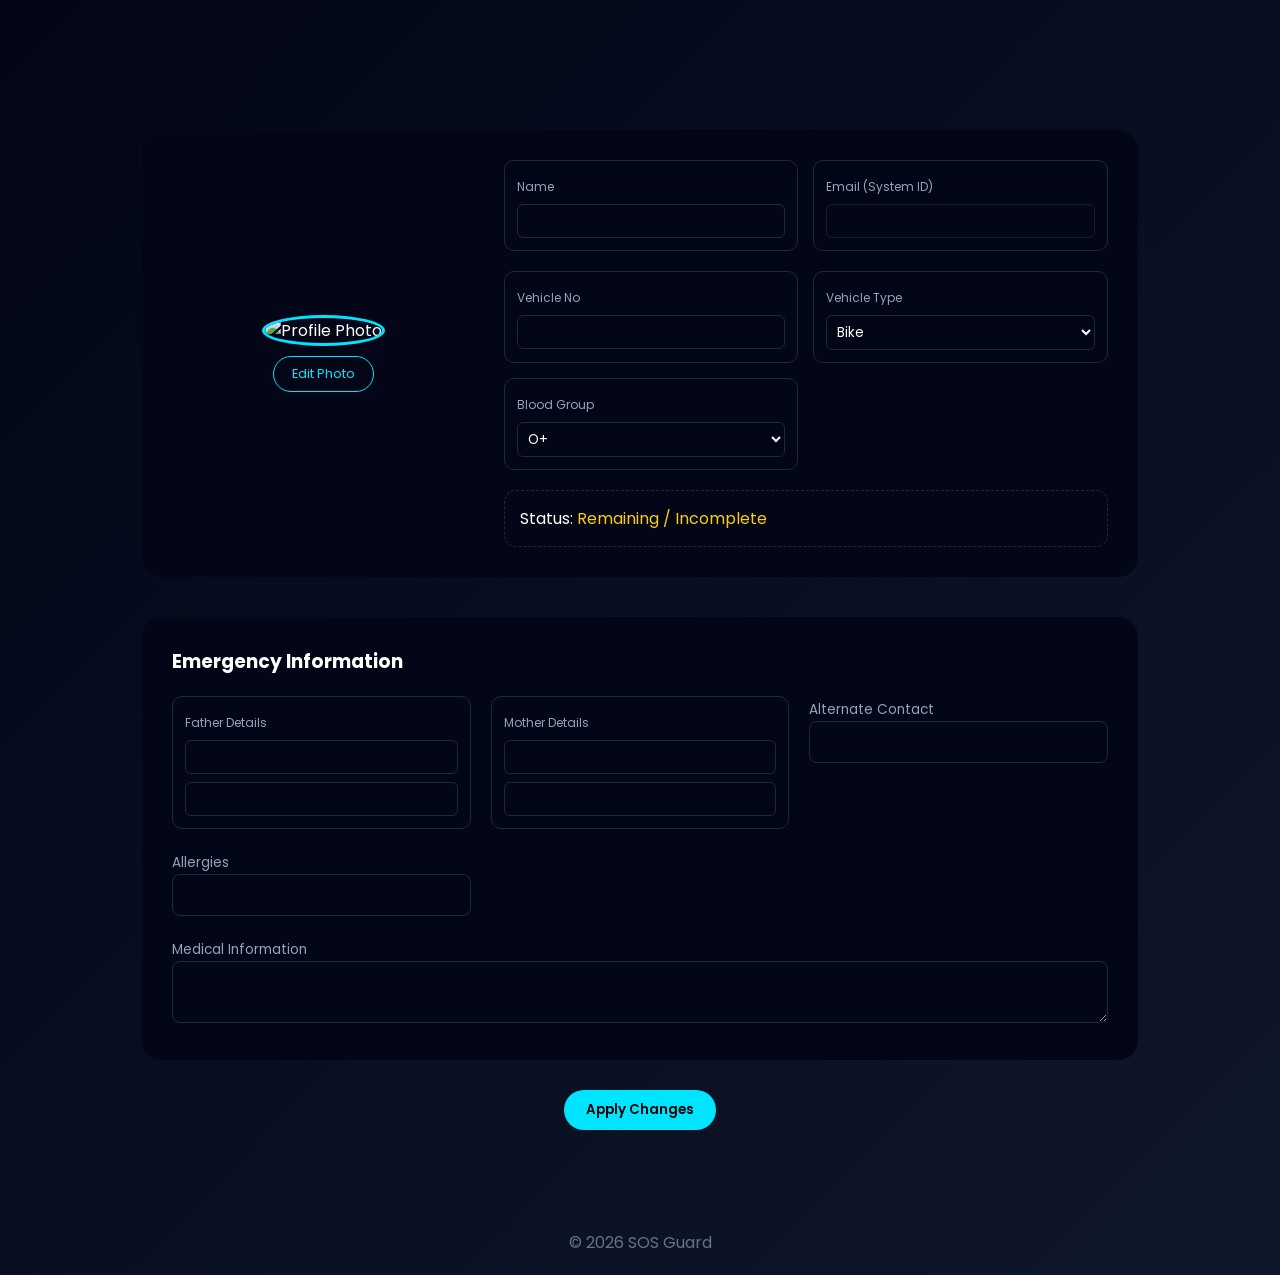
==== profile.html @ 7c73b963 "Add files via upload" ====
<!DOCTYPE html>
<html lang="en">
<head>
<meta charset="UTF-8">
<title>User Profile | SOS Guard</title>
<meta name="viewport" content="width=device-width, initial-scale=1.0">

<link href="https://fonts.googleapis.com/css2?family=Poppins:wght@300;400;600;700&display=swap" rel="stylesheet">
<link rel="stylesheet" href="navbar.css">

<style>
:root{
  --accent:#00e5ff;--bg1:#020617;--bg2:#0f172a;
  --safe:#22c55e;--warn:#facc15;--muted:#94a3b8;
}
*{margin:0;padding:0;box-sizing:border-box;font-family:Poppins}
body{min-height:100vh;background:linear-gradient(135deg,var(--bg1),var(--bg2));color:#fff;padding-top:90px}
.container{padding:40px 8%;max-width:1200px;margin:auto}

.profile-card{background:#020617;border-radius:20px;padding:30px;display:grid;grid-template-columns:1fr 2fr;gap:30px;margin-bottom:40px;align-items:center}
.profile-left{text-align:center}
.avatar{width:150px;height:150px;border-radius:50%;object-fit:cover;border:3px solid var(--accent)}
.edit-photo{display:inline-block;margin-top:10px;padding:8px 18px;border-radius:20px;border:1px solid var(--accent);color:var(--accent);cursor:pointer;font-size:.8rem}

.info-grid{display:grid;grid-template-columns:repeat(auto-fit,minmax(220px,1fr));gap:15px;margin-top:20px}
.info-item{border:1px solid #1e293b;padding:12px;border-radius:10px}
.info-item span{font-size:.75rem;color:var(--muted)}
.info-item input,.info-item select{width:100%;margin-top:6px;padding:6px;border-radius:6px;background:#020617;color:#fff;border:1px solid #1e293b}
#userEmail{opacity:.7;cursor:not-allowed}

.status-card{margin-top:20px;padding:15px;border:1px dashed #1e293b;border-radius:12px}
.status-remaining,.status-partial{color:var(--warn)}
.status-complete{color:var(--safe)}

.btn{padding:10px 22px;border-radius:30px;border:none;cursor:pointer;font-weight:600;background:var(--accent);color:#000}
.apply-msg{margin-top:8px;display:none;text-align:center}

.emergency-form{background:#020617;border-radius:20px;padding:30px}
.form-grid{display:grid;grid-template-columns:repeat(auto-fit,minmax(240px,1fr));gap:20px;margin-top:20px}
.field label{font-size:.85rem;color:var(--muted)}
.field input,.field textarea{width:100%;padding:10px;border-radius:8px;border:1px solid #1e293b;background:#020617;color:#fff}

footer{text-align:center;padding:20px;color:#64748b;margin-top:40px}
@media(max-width:900px){.profile-card{grid-template-columns:1fr}}
</style>
</head>

<body>

<!-- Navbar -->
<div id="navbar"></div>

<section class="container">
  <div class="profile-card">
    <div class="profile-left">
      <img src="images/default-avatar.png" id="profilePic" class="avatar" alt="Profile Photo">
      <br>
      <label class="edit-photo">
        Edit Photo <input type="file" id="photoInput" accept="image/*" hidden>
      </label>
    </div>

    <div class="profile-right">
      <div class="info-grid" style="margin-top:0">
        <div class="info-item"><span>Name</span><input id="userName"></div>
        <div class="info-item"><span>Email (System ID)</span><input id="userEmail" readonly></div>
      </div>

      <div class="info-grid">
        <div class="info-item"><span>Vehicle No</span><input id="vehicleNo"></div>
        <div class="info-item"><span>Vehicle Type</span>
          <select id="vehicleType"><option>Bike</option><option>Car</option><option>Auto</option></select>
        </div>
        <div class="info-item"><span>Blood Group</span>
          <select id="bloodGroup"><option>O+</option><option>A+</option><option>B+</option><option>AB+</option></select>
        </div>
      </div>

      <div class="status-card">Status: <span id="emergencyStatus" class="status-remaining">Remaining / Incomplete</span></div>
    </div>
  </div>

  <div class="emergency-form">
    <h3>Emergency Information</h3>
    <div class="form-grid">
      <div class="info-item"><span>Father Details</span><input id="fName"><input id="fMobile" style="margin-top:8px"></div>
      <div class="info-item"><span>Mother Details</span><input id="mName"><input id="mMobile" style="margin-top:8px"></div>
      <div class="field"><label>Alternate Contact</label><input id="altContact"></div>
      <div class="field"><label>Allergies</label><input id="allergies"></div>
      <div class="field" style="grid-column:1/-1"><label>Medical Information</label><textarea id="medical"></textarea></div>
    </div>
  </div>

  <div style="margin-top:30px;text-align:center">
    <button class="btn" id="applyBtn">Apply Changes</button>
    <div class="apply-msg" id="applyMsg"></div>
  </div>
</section>

<footer>© 2026 SOS Guard</footer>

<script src="https://www.gstatic.com/firebasejs/8.10.0/firebase-app.js"></script>
<script src="https://www.gstatic.com/firebasejs/8.10.0/firebase-database.js"></script>
<script src="https://www.gstatic.com/firebasejs/8.10.0/firebase-auth.js"></script>

<script>
const firebaseConfig={apiKey:"AIzaSyB_dQqxZ0K943Z9bOoUYa89hXDrdNI3B5I",authDomain:"sos-iot-bf587.firebaseapp.com",databaseURL:"https://sos-iot-bf587-default-rtdb.firebaseio.com",projectId:"sos-iot-bf587"};
if(!firebase.apps.length) firebase.initializeApp(firebaseConfig);

const db=firebase.database(), auth=firebase.auth();
let photoBase64="", originalData={};

photoInput.onchange=()=>{
  const f=photoInput.files[0]; if(!f) return;
  const r=new FileReader();
  r.onload=()=>{ profilePic.src=r.result; photoBase64=r.result; const nav=document.getElementById("navProfilePic"); if(nav) nav.src=r.result; };
  r.readAsDataURL(f);
};

function updateStatus(){
  const fields=[fName,fMobile,mName,mMobile,altContact,allergies,medical].map(x=>x.value.trim());
  const filled=fields.filter(Boolean).length;
  if(filled===0){emergencyStatus.textContent="Remaining / Incomplete";emergencyStatus.className="status-remaining";return"Remaining";}
  if(filled<fields.length){emergencyStatus.textContent="Partially Completed";emergencyStatus.className="status-partial";return"Partial";}
  emergencyStatus.textContent="Completed";emergencyStatus.className="status-complete";return"Completed";
}

applyBtn.onclick=()=>{
  const u=auth.currentUser; if(!u) return alert("Not logged in");
  const key=u.email.replace(/\./g,"_");

  const current={
    name:userName.value,vehicleNo:vehicleNo.value,vehicleType:vehicleType.value,bloodGroup:bloodGroup.value,
    fName:fName.value,fMobile:fMobile.value,mName:mName.value,mMobile:mMobile.value,altContact:altContact.value,allergies:allergies.value,medical:medical.value,
    photo:photoBase64||""
  };

  const changed = Object.keys(current).some(k => (current[k]||"") !== (originalData[k]||""));
  if(!changed){
    applyMsg.textContent="ℹ️ No changes to save";
    applyMsg.style.color="#facc15";
    applyMsg.style.display="block";
    return setTimeout(()=>applyMsg.style.display="none",2500);
  }

  db.ref("userdetails/"+key).set({
    email:u.email,...current,emergencyStatus:updateStatus(),updatedAt:Date.now()
  }).then(()=>{
    applyMsg.textContent="✔ Changes applied successfully";
    applyMsg.style.color="#22c55e";
    applyMsg.style.display="block";
    originalData={...current};
    setTimeout(()=>applyMsg.style.display="none",3000);
  });
};

function fetchData(email){
  const key=email.replace(/\./g,"_");
  db.ref("userdetails/"+key).once("value",s=>{
    if(!s.exists()) return;
    const d=s.val();
    userName.value=d.name||""; vehicleNo.value=d.vehicleNo||""; vehicleType.value=d.vehicleType||""; bloodGroup.value=d.bloodGroup||"";
    fName.value=d.fName||""; fMobile.value=d.fMobile||""; mName.value=d.mName||""; mMobile.value=d.mMobile||""; altContact.value=d.altContact||""; allergies.value=d.allergies||""; medical.value=d.medical||"";
    if(d.photo){ profilePic.src=d.photo; photoBase64=d.photo; const nav=document.getElementById("navProfilePic"); if(nav) nav.src=d.photo; }
    else profilePic.src="images/default-avatar.png";
    updateStatus();
    originalData={name:d.name||"",vehicleNo:d.vehicleNo||"",vehicleType:d.vehicleType||"",bloodGroup:d.bloodGroup||"",fName:d.fName||"",fMobile:d.fMobile||"",mName:d.mName||"",mMobile:d.mMobile||"",altContact:d.altContact||"",allergies:d.allergies||"",medical:d.medical||"",photo:d.photo||""};
  });
}

auth.onAuthStateChanged(u=>{
  if(u){ userEmail.value=u.email; fetchData(u.email); }
  else window.location.href="login.html";
});

fetch("navbar.html").then(r=>r.text()).then(h=>document.getElementById("navbar").innerHTML=h);
</script>
<script src="navbar.js"></script>

</body>
</html>
---- navbar.css ----
@import url('https://fonts.googleapis.com/css2?family=Poppins:wght@300;400;600;700&display=swap');

/* Navbar Wrapper */
.sos-nav {
  position: fixed;
  top: 0;
  left: 0;
  width: 100%;
  z-index: 9999;
  background: rgba(2, 6, 23, 0.85);
  backdrop-filter: blur(10px);
  border-bottom: 1px solid rgba(255, 255, 255, 0.06);
}

/* Container */
.sos-nav .nav-container {
  max-width: 1200px;
  margin: 0 auto;
  padding: 14px 20px;
  display: flex;
  align-items: center;
  justify-content: space-between;
  font-family: 'Poppins', sans-serif;
}

/* Brand / Profile */
.sos-nav .brand {
  display: flex;
  align-items: center;
  gap: 10px;
  color: #00e5ff;
  font-weight: 700;
  letter-spacing: 1px;
}

/* Profile Image */
.profile-img {
  width: 40px;
  height: 40px;
  border-radius: 50%;
  object-fit: cover;
  border: 2px solid #00e5ff;
  box-shadow: 0 0 10px rgba(0, 229, 255, 0.6);
  transition: 0.2s ease;
}

.profile-img:hover {
  transform: scale(1.08);
  box-shadow: 0 0 16px rgba(0, 229, 255, 0.9);
}

/* Nav Links */
.sos-nav .nav-links {
  display: flex;
  align-items: center;
  gap: 24px;
}

.sos-nav .nav-item {
  color: #e5e7eb;
  font-weight: 500;
  font-size: 15px;
  position: relative;
  text-decoration: none;
  transition: 0.2s ease;
}

.sos-nav .nav-item:hover {
  color: #00e5ff;
}

.sos-nav .nav-item::after {
  content: "";
  position: absolute;
  left: 0;
  bottom: -6px;
  width: 0%;
  height: 2px;
  background: #00e5ff;
  transition: 0.2s ease;
}

.sos-nav .nav-item:hover::after {
  width: 100%;
}

.sos-nav .nav-item.emergency {
  color: #ff5c5c;
  font-weight: 600;
}

/* Mobile Toggle */
.sos-nav .menu-toggle {
  display: none;
  font-size: 26px;
  background: none;
  border: none;
  color: white;
  cursor: pointer;
}

/* Mobile Menu */
@media (max-width: 900px) {
  .sos-nav .nav-links {
    position: absolute;
    top: 64px;
    right: 16px;
    background: #020617;
    border: 1px solid rgba(0, 229, 255, 0.2);
    border-radius: 12px;
    padding: 16px 20px;
    flex-direction: column;
    gap: 16px;
    display: none;
    box-shadow: 0 10px 30px rgba(0, 229, 255, 0.15);
    min-width: 180px;
  }

  .sos-nav .nav-links.active {
    display: flex;
  }

  .sos-nav .menu-toggle {
    display: block;
  }
}
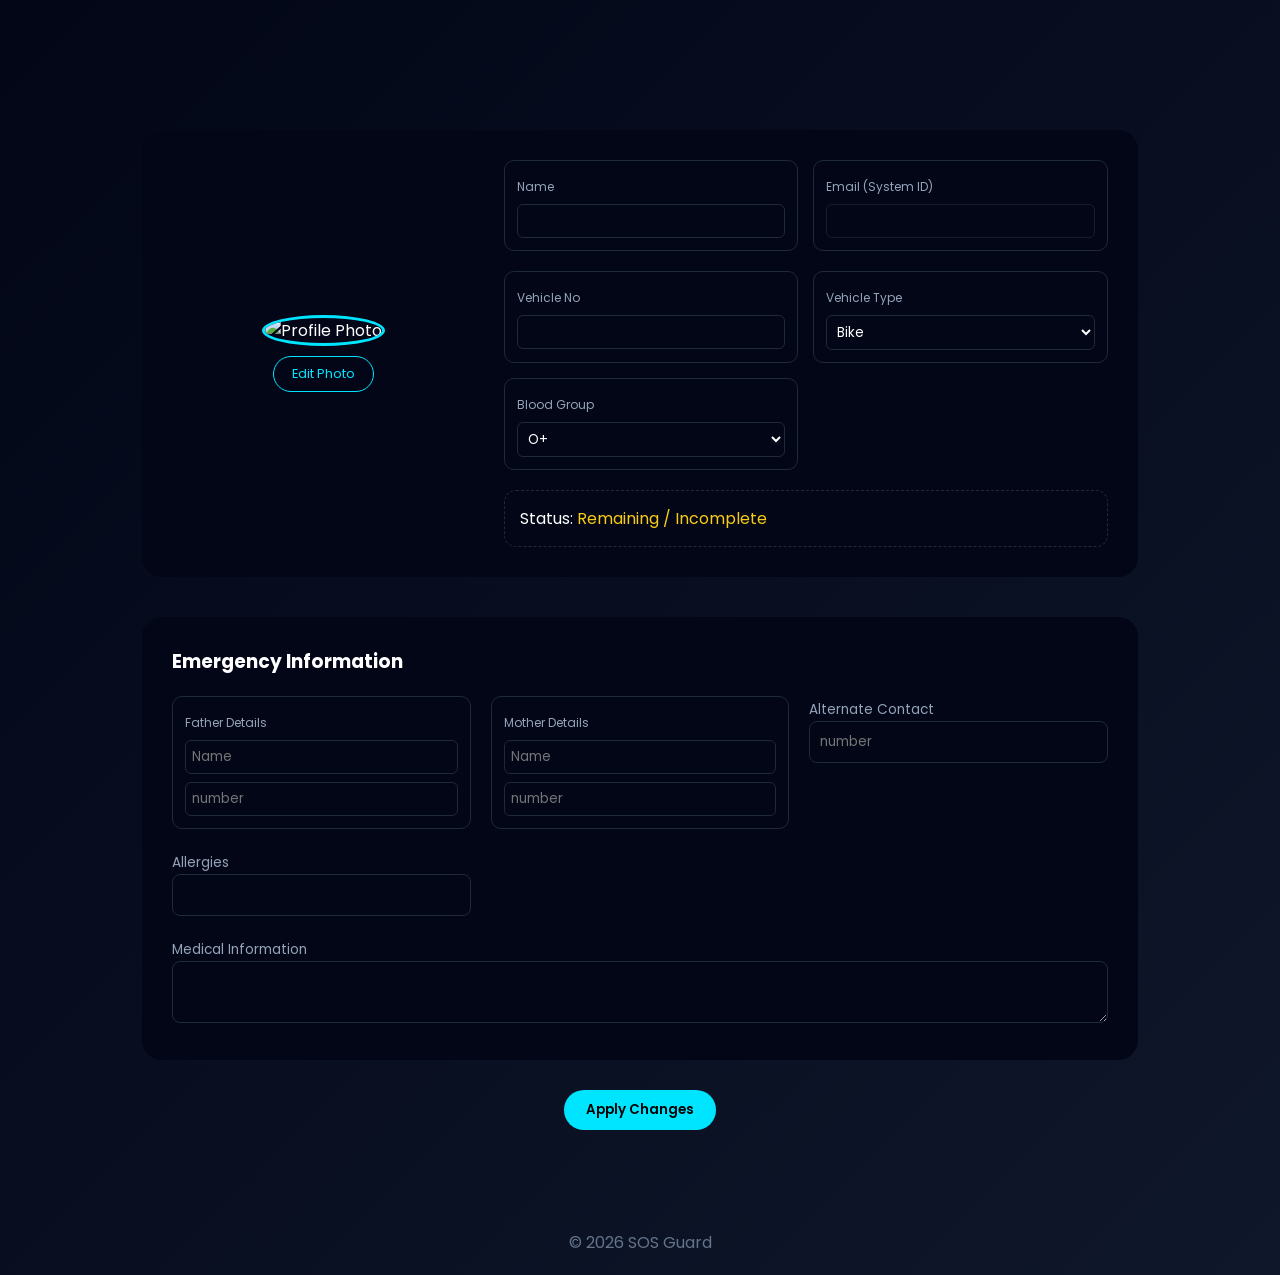
==== commit 0595b5e6: "Update profile.html" ====
--- a/profile.html
+++ b/profile.html
@@ -83,9 +83,9 @@
   <div class="emergency-form">
     <h3>Emergency Information</h3>
     <div class="form-grid">
-      <div class="info-item"><span>Father Details</span><input id="fName"><input id="fMobile" style="margin-top:8px"></div>
-      <div class="info-item"><span>Mother Details</span><input id="mName"><input id="mMobile" style="margin-top:8px"></div>
-      <div class="field"><label>Alternate Contact</label><input id="altContact"></div>
+      <div class="info-item"><span>Father Details</span><input id="fName" placeholder="Name"><input id="fMobile" style="margin-top:8px" placeholder="number"></div>
+      <div class="info-item"><span>Mother Details</span ><input id="mName" placeholder="Name"><input id="mMobile" style="margin-top:8px" placeholder="number"></div>
+      <div class="field"><label>Alternate Contact</label><input id="altContact" placeholder="number"></div>
       <div class="field"><label>Allergies</label><input id="allergies"></div>
       <div class="field" style="grid-column:1/-1"><label>Medical Information</label><textarea id="medical"></textarea></div>
     </div>
@@ -179,3 +179,4 @@
 
 </body>
 </html>
+
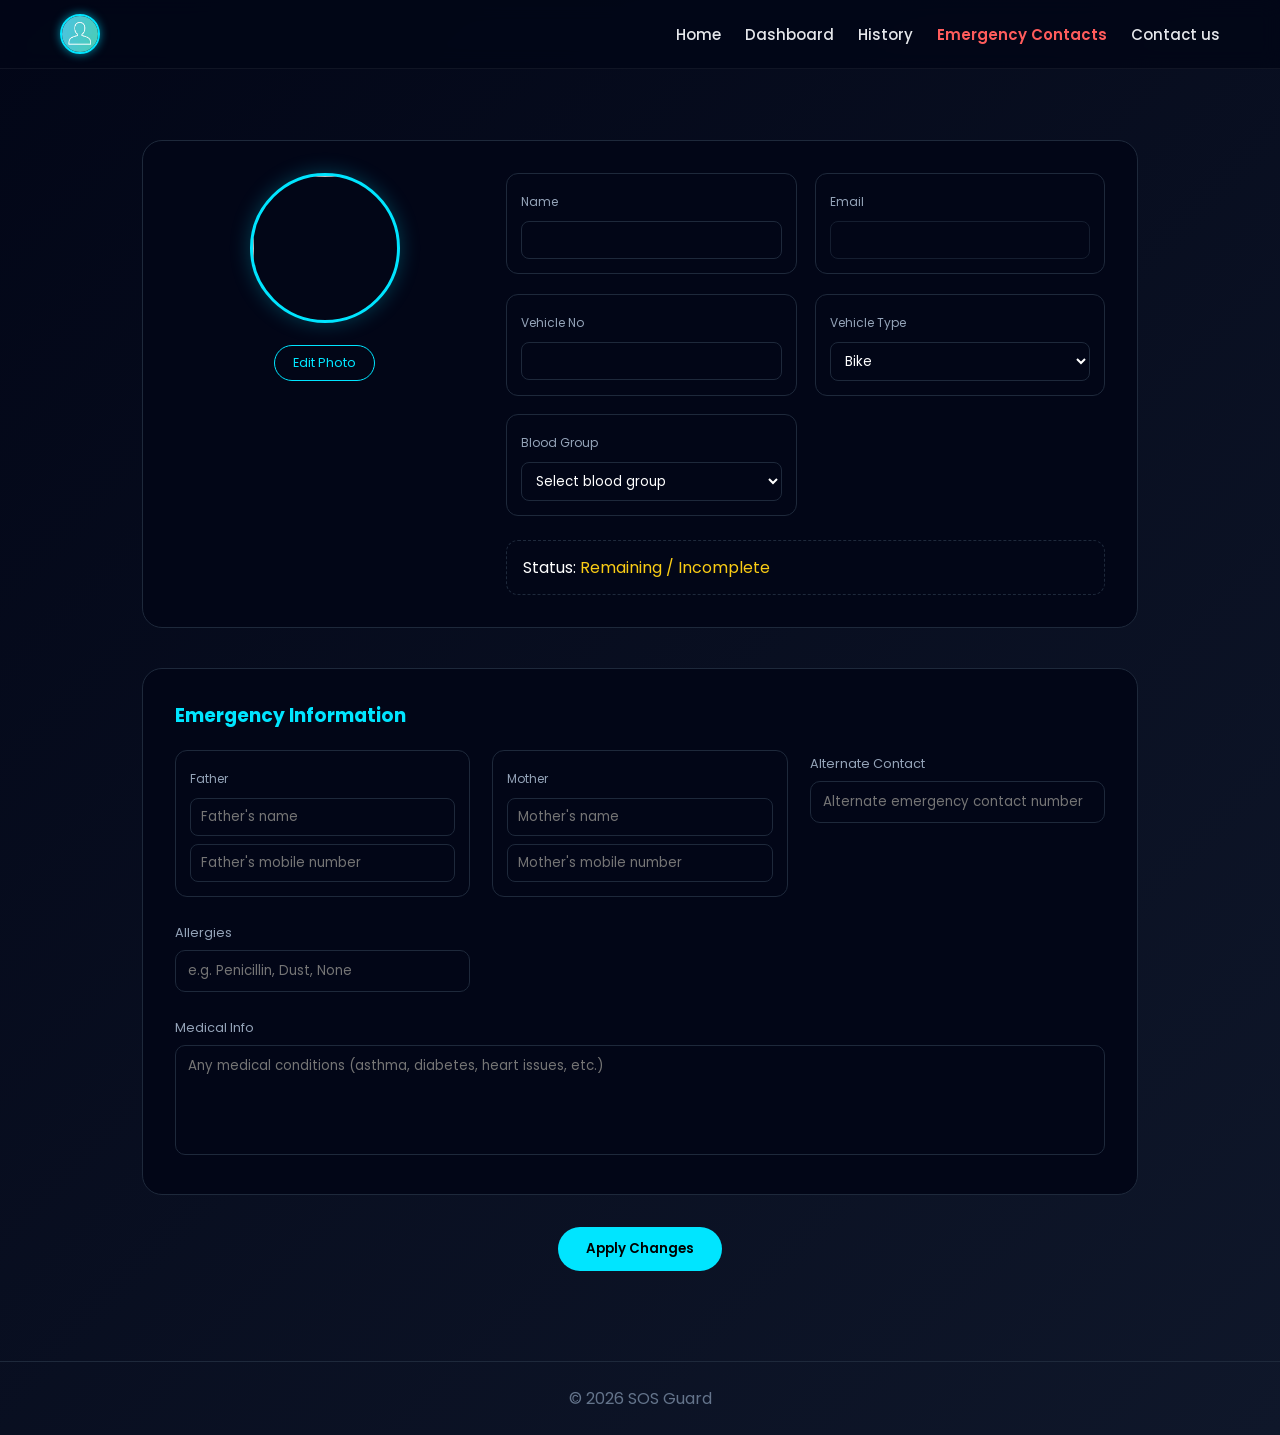
==== commit 97f47256: "Update profile.html" ====
--- a/profile.html
+++ b/profile.html
@@ -1,182 +1,285 @@
 <!DOCTYPE html>
 <html lang="en">
 <head>
-<meta charset="UTF-8">
+<meta charset="UTF-8" />
 <title>User Profile | SOS Guard</title>
-<meta name="viewport" content="width=device-width, initial-scale=1.0">
-
-<link href="https://fonts.googleapis.com/css2?family=Poppins:wght@300;400;600;700&display=swap" rel="stylesheet">
-<link rel="stylesheet" href="navbar.css">
+<meta name="viewport" content="width=device-width, initial-scale=1.0" />
+
+<link href="https://fonts.googleapis.com/css2?family=Poppins:wght@300;400;600;700&display=swap" rel="stylesheet" />
+<link rel="stylesheet" href="navbar.css" />
 
 <style>
 :root{
-  --accent:#00e5ff;--bg1:#020617;--bg2:#0f172a;
-  --safe:#22c55e;--warn:#facc15;--muted:#94a3b8;
-}
-*{margin:0;padding:0;box-sizing:border-box;font-family:Poppins}
-body{min-height:100vh;background:linear-gradient(135deg,var(--bg1),var(--bg2));color:#fff;padding-top:90px}
-.container{padding:40px 8%;max-width:1200px;margin:auto}
-
-.profile-card{background:#020617;border-radius:20px;padding:30px;display:grid;grid-template-columns:1fr 2fr;gap:30px;margin-bottom:40px;align-items:center}
+  --accent:#00e5ff;
+  --bg1:#020617;
+  --bg2:#0f172a;
+  --card:#020617;
+  --border:#1e293b;
+  --safe:#22c55e;
+  --warn:#facc15;
+  --muted:#94a3b8;
+}
+*{margin:0;padding:0;box-sizing:border-box;font-family:Poppins,sans-serif}
+body{
+  min-height:100vh;
+  background:linear-gradient(135deg,var(--bg1),var(--bg2));
+  color:#fff;
+  padding-top:90px;
+}
+.container{
+  max-width:1200px;
+  margin:auto;
+  padding:50px 8% 40px;
+}
+
+/* Profile */
+.profile-card{
+  background:var(--card);
+  border-radius:20px;
+  padding:32px;
+  display:grid;
+  grid-template-columns:1fr 2fr;
+  gap:32px;
+  margin-bottom:40px;
+  border:1px solid var(--border);
+}
 .profile-left{text-align:center}
-.avatar{width:150px;height:150px;border-radius:50%;object-fit:cover;border:3px solid var(--accent)}
-.edit-photo{display:inline-block;margin-top:10px;padding:8px 18px;border-radius:20px;border:1px solid var(--accent);color:var(--accent);cursor:pointer;font-size:.8rem}
-
-.info-grid{display:grid;grid-template-columns:repeat(auto-fit,minmax(220px,1fr));gap:15px;margin-top:20px}
-.info-item{border:1px solid #1e293b;padding:12px;border-radius:10px}
+.avatar{
+  width:150px;height:150px;
+  border-radius:50%;
+  object-fit:cover;
+  border:3px solid var(--accent);
+  box-shadow:0 0 20px rgba(0,229,255,.25);
+}
+.edit-photo{
+  display:inline-block;
+  margin-top:12px;
+  padding:8px 18px;
+  border-radius:20px;
+  border:1px solid var(--accent);
+  color:var(--accent);
+  cursor:pointer;
+  font-size:.8rem;
+  transition:.2s;
+}
+.edit-photo:hover{background:rgba(0,229,255,.1)}
+
+.info-grid{
+  display:grid;
+  grid-template-columns:repeat(auto-fit,minmax(220px,1fr));
+  gap:18px;
+  margin-top:20px;
+}
+.info-item{
+  border:1px solid var(--border);
+  padding:14px;
+  border-radius:12px;
+}
 .info-item span{font-size:.75rem;color:var(--muted)}
-.info-item input,.info-item select{width:100%;margin-top:6px;padding:6px;border-radius:6px;background:#020617;color:#fff;border:1px solid #1e293b}
+.info-item input,.info-item select{
+  width:100%;
+  margin-top:8px;
+  padding:8px 10px;
+  border-radius:8px;
+  background:#020617;
+  color:#fff;
+  border:1px solid var(--border);
+}
 #userEmail{opacity:.7;cursor:not-allowed}
 
-.status-card{margin-top:20px;padding:15px;border:1px dashed #1e293b;border-radius:12px}
+.status-card{
+  margin-top:24px;
+  padding:14px 16px;
+  border:1px dashed var(--border);
+  border-radius:12px;
+}
 .status-remaining,.status-partial{color:var(--warn)}
 .status-complete{color:var(--safe)}
 
-.btn{padding:10px 22px;border-radius:30px;border:none;cursor:pointer;font-weight:600;background:var(--accent);color:#000}
-.apply-msg{margin-top:8px;display:none;text-align:center}
-
-.emergency-form{background:#020617;border-radius:20px;padding:30px}
-.form-grid{display:grid;grid-template-columns:repeat(auto-fit,minmax(240px,1fr));gap:20px;margin-top:20px}
-.field label{font-size:.85rem;color:var(--muted)}
-.field input,.field textarea{width:100%;padding:10px;border-radius:8px;border:1px solid #1e293b;background:#020617;color:#fff}
-
-footer{text-align:center;padding:20px;color:#64748b;margin-top:40px}
+.emergency-form{
+  background:var(--card);
+  border-radius:20px;
+  padding:32px;
+  border:1px solid var(--border);
+}
+.emergency-form h3{color:var(--accent)}
+.form-grid{
+  display:grid;
+  grid-template-columns:repeat(auto-fit,minmax(240px,1fr));
+  gap:22px;
+  margin-top:20px;
+}
+.field label{font-size:.8rem;color:var(--muted)}
+.field input,.field textarea{
+  width:100%;
+  margin-top:6px;
+  padding:10px 12px;
+  border-radius:10px;
+  border:1px solid var(--border);
+  background:#020617;
+  color:#fff;
+}
+.field textarea{min-height:110px;resize:none}
+
+.actions{text-align:center;margin-top:32px}
+.btn{
+  padding:12px 28px;border-radius:30px;border:none;cursor:pointer;
+  font-weight:600;background:var(--accent);color:#000
+}
+.apply-msg{margin-top:10px;display:none;text-align:center}
+
+footer{
+  text-align:center;
+  padding:24px;
+  color:#64748b;
+  margin-top:50px;
+  border-top:1px solid var(--border);
+}
 @media(max-width:900px){.profile-card{grid-template-columns:1fr}}
 </style>
 </head>
 
 <body>
 
-<!-- Navbar -->
 <div id="navbar"></div>
-
-<section class="container">
-  <div class="profile-card">
-    <div class="profile-left">
-      <img src="images/default-avatar.png" id="profilePic" class="avatar" alt="Profile Photo">
-      <br>
-      <label class="edit-photo">
-        Edit Photo <input type="file" id="photoInput" accept="image/*" hidden>
-      </label>
-    </div>
-
-    <div class="profile-right">
-      <div class="info-grid" style="margin-top:0">
-        <div class="info-item"><span>Name</span><input id="userName"></div>
-        <div class="info-item"><span>Email (System ID)</span><input id="userEmail" readonly></div>
+<script>
+fetch("navbar.html")
+  .then(r=>r.text())
+  .then(html=>document.getElementById("navbar").innerHTML=html);
+</script>
+
+<main class="container">
+
+<section class="profile-card">
+  <div class="profile-left">
+    <img src="images/default-avatar.png" id="profilePic" class="avatar">
+    <br>
+    <label class="edit-photo">
+      Edit Photo <input type="file" id="photoInput" accept="image/*" hidden>
+    </label>
+  </div>
+
+  <div>
+    <div class="info-grid" style="margin-top:0">
+      <div class="info-item"><span>Name</span><input id="userName"></div>
+      <div class="info-item"><span>Email</span><input id="userEmail" readonly></div>
+    </div>
+
+    <div class="info-grid">
+      <div class="info-item"><span>Vehicle No</span><input id="vehicleNo"></div>
+      <div class="info-item"><span>Vehicle Type</span>
+        <select id="vehicleType"><option>Bike</option><option>Car</option><option>Auto</option></select>
       </div>
-
-      <div class="info-grid">
-        <div class="info-item"><span>Vehicle No</span><input id="vehicleNo"></div>
-        <div class="info-item"><span>Vehicle Type</span>
-          <select id="vehicleType"><option>Bike</option><option>Car</option><option>Auto</option></select>
-        </div>
-        <div class="info-item"><span>Blood Group</span>
-          <select id="bloodGroup"><option>O+</option><option>A+</option><option>B+</option><option>AB+</option></select>
-        </div>
+      <div class="info-item"><span>Blood Group</span>
+        <select id="bloodGroup">
+          <option value="" disabled selected>Select blood group</option>
+          <option>O+</option>
+          <option>O-</option>
+          <option>A+</option>
+          <option>A-</option>
+          <option>B+</option>
+          <option>B-</option>
+          <option>AB+</option>
+          <option>AB-</option>
+        </select>
+
+        <!-- <select id="bloodGroup"><option>O+</option><option>A+</option><option>B+</option><option>AB+</option></select> -->
       </div>
-
-      <div class="status-card">Status: <span id="emergencyStatus" class="status-remaining">Remaining / Incomplete</span></div>
-    </div>
-  </div>
-
-  <div class="emergency-form">
-    <h3>Emergency Information</h3>
-    <div class="form-grid">
-      <div class="info-item"><span>Father Details</span><input id="fName" placeholder="Name"><input id="fMobile" style="margin-top:8px" placeholder="number"></div>
-      <div class="info-item"><span>Mother Details</span ><input id="mName" placeholder="Name"><input id="mMobile" style="margin-top:8px" placeholder="number"></div>
-      <div class="field"><label>Alternate Contact</label><input id="altContact" placeholder="number"></div>
-      <div class="field"><label>Allergies</label><input id="allergies"></div>
-      <div class="field" style="grid-column:1/-1"><label>Medical Information</label><textarea id="medical"></textarea></div>
-    </div>
-  </div>
-
-  <div style="margin-top:30px;text-align:center">
-    <button class="btn" id="applyBtn">Apply Changes</button>
-    <div class="apply-msg" id="applyMsg"></div>
+    </div>
+
+    <div class="status-card">
+      Status: <span id="emergencyStatus" class="status-remaining">Remaining / Incomplete</span>
+    </div>
   </div>
 </section>
+<section class="emergency-form">
+  <h3>Emergency Information</h3>
+  <div class="form-grid">
+    <div class="info-item">
+      <span>Father</span>
+      <input id="fName" placeholder="Father's name">
+      <input id="fMobile" placeholder="Father's mobile number" style="margin-top:8px">
+    </div>
+    <div class="info-item">
+      <span>Mother</span>
+      <input id="mName" placeholder="Mother's name">
+      <input id="mMobile" placeholder="Mother's mobile number" style="margin-top:8px">
+    </div>
+    <div class="field">
+      <label>Alternate Contact</label>
+      <input id="altContact" placeholder="Alternate emergency contact number">
+    </div>
+    <div class="field">
+      <label>Allergies</label>
+      <input id="allergies" placeholder="e.g. Penicillin, Dust, None">
+    </div>
+    <div class="field" style="grid-column:1/-1">
+      <label>Medical Info</label>
+      <textarea id="medical" placeholder="Any medical conditions (asthma, diabetes, heart issues, etc.)"></textarea>
+    </div>
+  </div>
+</section>
+
+<div class="actions">
+  <button class="btn" id="applyBtn">Apply Changes</button>
+  <div class="apply-msg" id="applyMsg"></div>
+</div>
+
+</main>
 
 <footer>© 2026 SOS Guard</footer>
 
-<script src="https://www.gstatic.com/firebasejs/8.10.0/firebase-app.js"></script>
-<script src="https://www.gstatic.com/firebasejs/8.10.0/firebase-database.js"></script>
-<script src="https://www.gstatic.com/firebasejs/8.10.0/firebase-auth.js"></script>
-
 <script>
-const firebaseConfig={apiKey:"AIzaSyB_dQqxZ0K943Z9bOoUYa89hXDrdNI3B5I",authDomain:"sos-iot-bf587.firebaseapp.com",databaseURL:"https://sos-iot-bf587-default-rtdb.firebaseio.com",projectId:"sos-iot-bf587"};
-if(!firebase.apps.length) firebase.initializeApp(firebaseConfig);
-
-const db=firebase.database(), auth=firebase.auth();
-let photoBase64="", originalData={};
+let photoBase64="";
+
+const initialState={};
+window.addEventListener("DOMContentLoaded",()=>{
+  ["userName","vehicleNo","vehicleType","bloodGroup","fName","fMobile","mName","mMobile","altContact","allergies","medical"]
+  .forEach(id=>initialState[id]=document.getElementById(id).value);
+});
 
 photoInput.onchange=()=>{
-  const f=photoInput.files[0]; if(!f) return;
   const r=new FileReader();
-  r.onload=()=>{ profilePic.src=r.result; photoBase64=r.result; const nav=document.getElementById("navProfilePic"); if(nav) nav.src=r.result; };
-  r.readAsDataURL(f);
+  r.onload=()=>{
+    profilePic.src=r.result;
+    photoBase64=r.result;
+  };
+  r.readAsDataURL(photoInput.files[0]);
 };
 
 function updateStatus(){
   const fields=[fName,fMobile,mName,mMobile,altContact,allergies,medical].map(x=>x.value.trim());
-  const filled=fields.filter(Boolean).length;
-  if(filled===0){emergencyStatus.textContent="Remaining / Incomplete";emergencyStatus.className="status-remaining";return"Remaining";}
-  if(filled<fields.length){emergencyStatus.textContent="Partially Completed";emergencyStatus.className="status-partial";return"Partial";}
-  emergencyStatus.textContent="Completed";emergencyStatus.className="status-complete";return"Completed";
+  const filled=fields.filter(v=>v).length;
+  if(filled===0){emergencyStatus.textContent="Remaining / Incomplete";emergencyStatus.className="status-remaining";return}
+  if(filled<fields.length){emergencyStatus.textContent="Partially Completed";emergencyStatus.className="status-partial";return}
+  emergencyStatus.textContent="Completed";emergencyStatus.className="status-complete";
 }
 
 applyBtn.onclick=()=>{
-  const u=auth.currentUser; if(!u) return alert("Not logged in");
-  const key=u.email.replace(/\./g,"_");
-
   const current={
-    name:userName.value,vehicleNo:vehicleNo.value,vehicleType:vehicleType.value,bloodGroup:bloodGroup.value,
-    fName:fName.value,fMobile:fMobile.value,mName:mName.value,mMobile:mMobile.value,altContact:altContact.value,allergies:allergies.value,medical:medical.value,
-    photo:photoBase64||""
+    userName:userName.value,vehicleNo:vehicleNo.value,vehicleType:vehicleType.value,bloodGroup:bloodGroup.value,
+    fName:fName.value,fMobile:fMobile.value,mName:mName.value,mMobile:mMobile.value,
+    altContact:altContact.value,allergies:allergies.value,medical:medical.value,photo:photoBase64
   };
 
-  const changed = Object.keys(current).some(k => (current[k]||"") !== (originalData[k]||""));
+  const changed=Object.keys(current).some(k=>(current[k]||"")!==(initialState[k]||""));
   if(!changed){
-    applyMsg.textContent="ℹ️ No changes to save";
+    applyMsg.textContent="ℹ️ No changes were made";
     applyMsg.style.color="#facc15";
     applyMsg.style.display="block";
-    return setTimeout(()=>applyMsg.style.display="none",2500);
+    setTimeout(()=>applyMsg.style.display="none",2500);
+    return;
   }
 
-  db.ref("userdetails/"+key).set({
-    email:u.email,...current,emergencyStatus:updateStatus(),updatedAt:Date.now()
-  }).then(()=>{
-    applyMsg.textContent="✔ Changes applied successfully";
-    applyMsg.style.color="#22c55e";
-    applyMsg.style.display="block";
-    originalData={...current};
-    setTimeout(()=>applyMsg.style.display="none",3000);
-  });
+  Object.assign(initialState,current);
+  updateStatus();
+
+  applyMsg.textContent="✔ Changes applied successfully";
+  applyMsg.style.color="#22c55e";
+  applyMsg.style.display="block";
+  setTimeout(()=>applyMsg.style.display="none",3000);
 };
-
-function fetchData(email){
-  const key=email.replace(/\./g,"_");
-  db.ref("userdetails/"+key).once("value",s=>{
-    if(!s.exists()) return;
-    const d=s.val();
-    userName.value=d.name||""; vehicleNo.value=d.vehicleNo||""; vehicleType.value=d.vehicleType||""; bloodGroup.value=d.bloodGroup||"";
-    fName.value=d.fName||""; fMobile.value=d.fMobile||""; mName.value=d.mName||""; mMobile.value=d.mMobile||""; altContact.value=d.altContact||""; allergies.value=d.allergies||""; medical.value=d.medical||"";
-    if(d.photo){ profilePic.src=d.photo; photoBase64=d.photo; const nav=document.getElementById("navProfilePic"); if(nav) nav.src=d.photo; }
-    else profilePic.src="images/default-avatar.png";
-    updateStatus();
-    originalData={name:d.name||"",vehicleNo:d.vehicleNo||"",vehicleType:d.vehicleType||"",bloodGroup:d.bloodGroup||"",fName:d.fName||"",fMobile:d.fMobile||"",mName:d.mName||"",mMobile:d.mMobile||"",altContact:d.altContact||"",allergies:d.allergies||"",medical:d.medical||"",photo:d.photo||""};
-  });
-}
-
-auth.onAuthStateChanged(u=>{
-  if(u){ userEmail.value=u.email; fetchData(u.email); }
-  else window.location.href="login.html";
-});
-
-fetch("navbar.html").then(r=>r.text()).then(h=>document.getElementById("navbar").innerHTML=h);
 </script>
-<script src="navbar.js"></script>
 
 </body>
 </html>
-
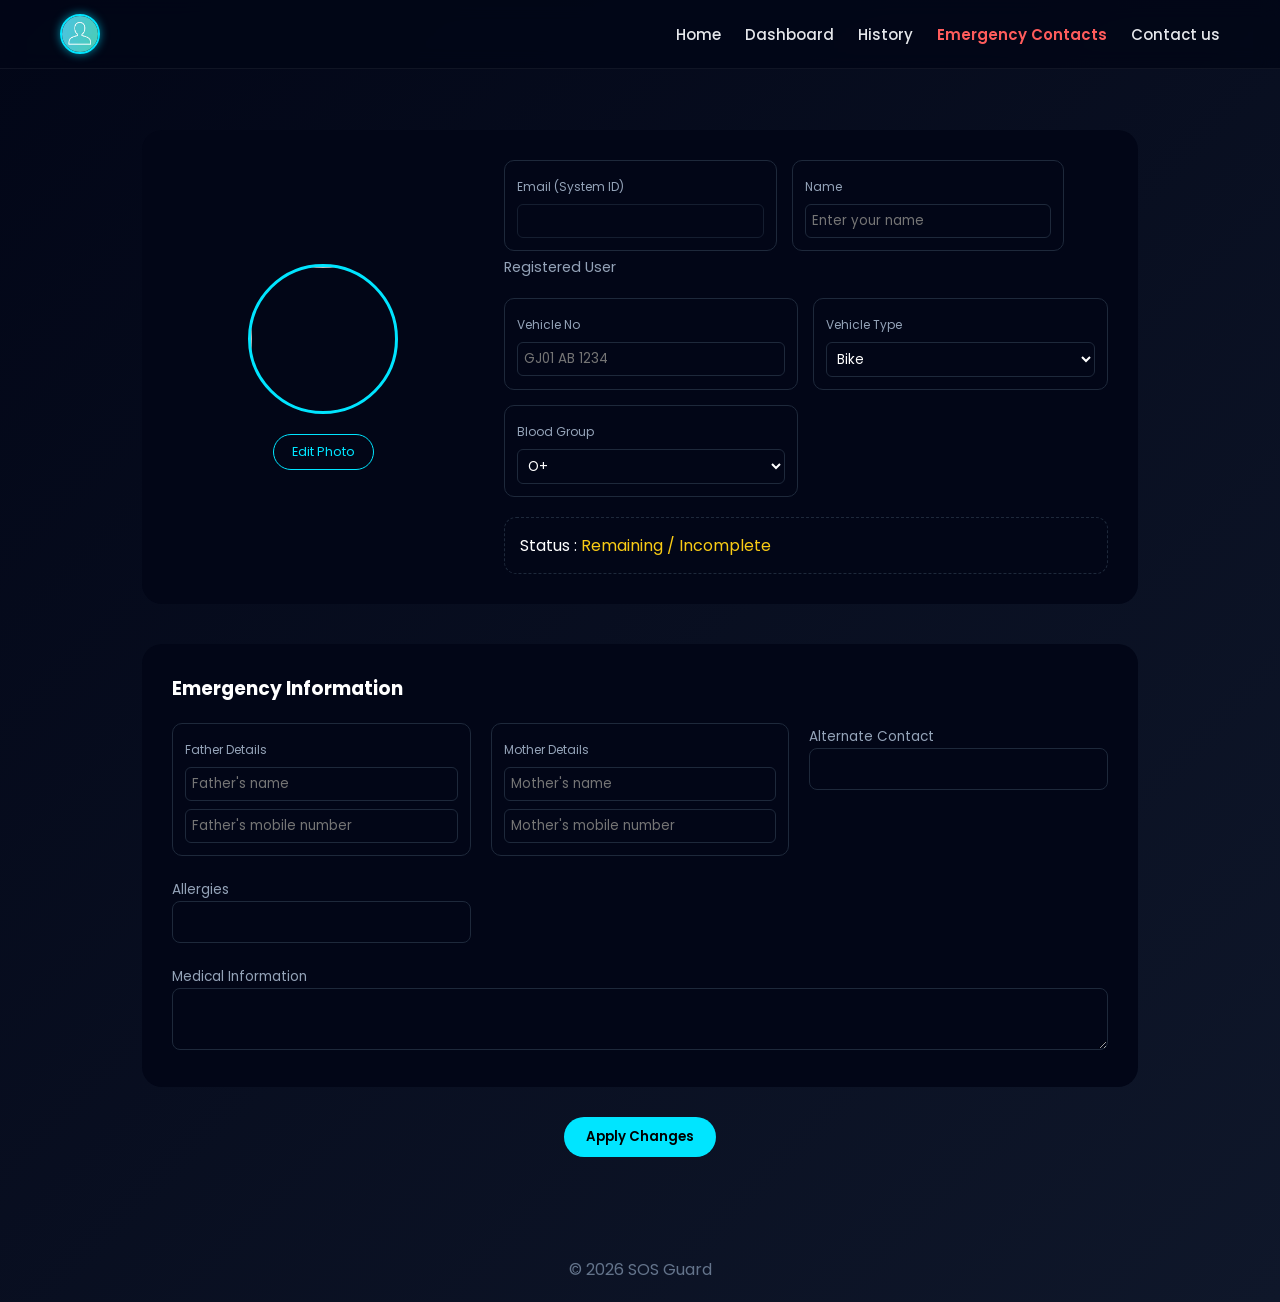
==== commit a1e0e0fb: "Update profile.html" ====
--- a/profile.html
+++ b/profile.html
@@ -1,285 +1,422 @@
 <!DOCTYPE html>
 <html lang="en">
+
 <head>
-<meta charset="UTF-8" />
-<title>User Profile | SOS Guard</title>
-<meta name="viewport" content="width=device-width, initial-scale=1.0" />
-
-<link href="https://fonts.googleapis.com/css2?family=Poppins:wght@300;400;600;700&display=swap" rel="stylesheet" />
-<link rel="stylesheet" href="navbar.css" />
-
-<style>
-:root{
-  --accent:#00e5ff;
-  --bg1:#020617;
-  --bg2:#0f172a;
-  --card:#020617;
-  --border:#1e293b;
-  --safe:#22c55e;
-  --warn:#facc15;
-  --muted:#94a3b8;
-}
-*{margin:0;padding:0;box-sizing:border-box;font-family:Poppins,sans-serif}
-body{
-  min-height:100vh;
-  background:linear-gradient(135deg,var(--bg1),var(--bg2));
-  color:#fff;
-  padding-top:90px;
-}
-.container{
-  max-width:1200px;
-  margin:auto;
-  padding:50px 8% 40px;
-}
-
-/* Profile */
-.profile-card{
-  background:var(--card);
-  border-radius:20px;
-  padding:32px;
-  display:grid;
-  grid-template-columns:1fr 2fr;
-  gap:32px;
-  margin-bottom:40px;
-  border:1px solid var(--border);
-}
-.profile-left{text-align:center}
-.avatar{
-  width:150px;height:150px;
-  border-radius:50%;
-  object-fit:cover;
-  border:3px solid var(--accent);
-  box-shadow:0 0 20px rgba(0,229,255,.25);
-}
-.edit-photo{
-  display:inline-block;
-  margin-top:12px;
-  padding:8px 18px;
-  border-radius:20px;
-  border:1px solid var(--accent);
-  color:var(--accent);
-  cursor:pointer;
-  font-size:.8rem;
-  transition:.2s;
-}
-.edit-photo:hover{background:rgba(0,229,255,.1)}
-
-.info-grid{
-  display:grid;
-  grid-template-columns:repeat(auto-fit,minmax(220px,1fr));
-  gap:18px;
-  margin-top:20px;
-}
-.info-item{
-  border:1px solid var(--border);
-  padding:14px;
-  border-radius:12px;
-}
-.info-item span{font-size:.75rem;color:var(--muted)}
-.info-item input,.info-item select{
-  width:100%;
-  margin-top:8px;
-  padding:8px 10px;
-  border-radius:8px;
-  background:#020617;
-  color:#fff;
-  border:1px solid var(--border);
-}
-#userEmail{opacity:.7;cursor:not-allowed}
-
-.status-card{
-  margin-top:24px;
-  padding:14px 16px;
-  border:1px dashed var(--border);
-  border-radius:12px;
-}
-.status-remaining,.status-partial{color:var(--warn)}
-.status-complete{color:var(--safe)}
-
-.emergency-form{
-  background:var(--card);
-  border-radius:20px;
-  padding:32px;
-  border:1px solid var(--border);
-}
-.emergency-form h3{color:var(--accent)}
-.form-grid{
-  display:grid;
-  grid-template-columns:repeat(auto-fit,minmax(240px,1fr));
-  gap:22px;
-  margin-top:20px;
-}
-.field label{font-size:.8rem;color:var(--muted)}
-.field input,.field textarea{
-  width:100%;
-  margin-top:6px;
-  padding:10px 12px;
-  border-radius:10px;
-  border:1px solid var(--border);
-  background:#020617;
-  color:#fff;
-}
-.field textarea{min-height:110px;resize:none}
-
-.actions{text-align:center;margin-top:32px}
-.btn{
-  padding:12px 28px;border-radius:30px;border:none;cursor:pointer;
-  font-weight:600;background:var(--accent);color:#000
-}
-.apply-msg{margin-top:10px;display:none;text-align:center}
-
-footer{
-  text-align:center;
-  padding:24px;
-  color:#64748b;
-  margin-top:50px;
-  border-top:1px solid var(--border);
-}
-@media(max-width:900px){.profile-card{grid-template-columns:1fr}}
-</style>
+  <meta charset="UTF-8">
+  <title>User Profile | SOS Guard</title>
+  <meta name="viewport" content="width=device-width, initial-scale=1.0">
+
+  <link href="https://fonts.googleapis.com/css2?family=Poppins:wght@300;400;600;700&display=swap" rel="stylesheet">
+
+  <style>
+    :root {
+      --accent: #00e5ff;
+      --bg1: #020617;
+      --bg2: #0f172a;
+      --safe: #22c55e;
+      --warn: #facc15;
+      --muted: #94a3b8;
+    }
+
+    * {
+      margin: 0;
+      padding: 0;
+      box-sizing: border-box;
+      font-family: Poppins
+    }
+
+    body{
+      min-height:100vh;
+      background:linear-gradient(135deg,var(--bg1),var(--bg2));
+      color:#fff;
+      padding-top:90px;
+    }
+
+
+    .container {
+      padding: 40px 8%;
+      max-width: 1200px;
+      margin: auto
+    }
+
+    /* ================= PROFILE ================= */
+    .profile-card {
+      background: #020617;
+      border-radius: 20px;
+      padding: 30px;
+      display: grid;
+      grid-template-columns: 1fr 2fr;
+      gap: 30px;
+      margin-bottom: 40px;
+      align-items: center;
+    }
+
+    .profile-left {
+      text-align: center
+    }
+
+    .avatar {
+      width: 150px;
+      height: 150px;
+      border-radius: 50%;
+      object-fit: cover;
+      border: 3px solid var(--accent)
+    }
+
+    .edit-photo {
+      display: inline-block;
+      margin-top: 10px;
+      padding: 8px 18px;
+      border-radius: 20px;
+      border: 1px solid var(--accent);
+      color: var(--accent);
+      cursor: pointer;
+      font-size: .8rem
+    }
+
+    .info-grid {
+      display: grid;
+      grid-template-columns: repeat(auto-fit, minmax(220px, 1fr));
+      gap: 15px;
+      margin-top: 20px
+    }
+
+    .info-item {
+      border: 1px solid #1e293b;
+      padding: 12px;
+      border-radius: 10px
+    }
+
+    .info-item span {
+      font-size: .75rem;
+      color: var(--muted)
+    }
+
+    .info-item input,
+    .info-item select {
+      width: 100%;
+      margin-top: 6px;
+      padding: 6px;
+      border-radius: 6px;
+      background: #020617;
+      color: #fff;
+      border: 1px solid #1e293b
+    }
+
+    #userEmail {
+      opacity: .7;
+      cursor: not-allowed
+    }
+
+    .status-card {
+      margin-top: 20px;
+      padding: 15px;
+      border: 1px dashed #1e293b;
+      border-radius: 12px
+    }
+
+    .status-remaining {
+      color: var(--warn)
+    }
+
+    .status-partial {
+      color: var(--warn)
+    }
+
+    .status-complete {
+      color: var(--safe)
+    }
+
+    .btn {
+      padding: 10px 22px;
+      border-radius: 30px;
+      border: none;
+      cursor: pointer;
+      font-weight: 600;
+      background: var(--accent);
+      color: #000
+    }
+
+    .apply-msg {
+      color: var(--safe);
+      margin-top: 8px;
+      display: none;
+      text-align: center
+    }
+
+    /* ================= EMERGENCY ================= */
+    .emergency-form {
+      background: #020617;
+      border-radius: 20px;
+      padding: 30px
+    }
+
+    .form-grid {
+      display: grid;
+      grid-template-columns: repeat(auto-fit, minmax(240px, 1fr));
+      gap: 20px;
+      margin-top: 20px
+    }
+
+    .field label {
+      font-size: .85rem;
+      color: var(--muted)
+    }
+
+    .field input,
+    .field textarea {
+      width: 100%;
+      padding: 10px;
+      border-radius: 8px;
+      border: 1px solid #1e293b;
+      background: #020617;
+      color: #fff
+    }
+
+    footer {
+      text-align: center;
+      padding: 20px;
+      color: #64748b;
+      margin-top: 40px
+    }
+
+    @media(max-width:900px) {
+      .profile-card {
+        grid-template-columns: 1fr
+      }
+    }
+  </style>
 </head>
 
 <body>
 
-<div id="navbar"></div>
-<script>
-fetch("navbar.html")
-  .then(r=>r.text())
-  .then(html=>document.getElementById("navbar").innerHTML=html);
-</script>
-
-<main class="container">
-
-<section class="profile-card">
-  <div class="profile-left">
-    <img src="images/default-avatar.png" id="profilePic" class="avatar">
-    <br>
-    <label class="edit-photo">
-      Edit Photo <input type="file" id="photoInput" accept="image/*" hidden>
-    </label>
-  </div>
-
-  <div>
-    <div class="info-grid" style="margin-top:0">
-      <div class="info-item"><span>Name</span><input id="userName"></div>
-      <div class="info-item"><span>Email</span><input id="userEmail" readonly></div>
-    </div>
-
-    <div class="info-grid">
-      <div class="info-item"><span>Vehicle No</span><input id="vehicleNo"></div>
-      <div class="info-item"><span>Vehicle Type</span>
-        <select id="vehicleType"><option>Bike</option><option>Car</option><option>Auto</option></select>
+  <!-- Common Navbar -->
+  <div id="navbar"></div>
+
+  <script>
+    fetch("navbar.html")
+      .then(res => res.text())
+      .then(html => {
+        document.getElementById("navbar").innerHTML = html;
+      });
+  </script>
+
+  <section class="container">
+
+    <div class="profile-card">
+      <div class="profile-left">
+        <img src="https://i.imgur.com/1X8JQZP.png" id="profilePic" class="avatar">
+        <br>
+        <label class="edit-photo">
+          Edit Photo <input type="file" id="photoInput" hidden>
+        </label>
       </div>
-      <div class="info-item"><span>Blood Group</span>
-        <select id="bloodGroup">
-          <option value="" disabled selected>Select blood group</option>
-          <option>O+</option>
-          <option>O-</option>
-          <option>A+</option>
-          <option>A-</option>
-          <option>B+</option>
-          <option>B-</option>
-          <option>AB+</option>
-          <option>AB-</option>
-        </select>
-
-        <!-- <select id="bloodGroup"><option>O+</option><option>A+</option><option>B+</option><option>AB+</option></select> -->
+
+      <div class="profile-right">
+
+        <!-- EMAIL + NAME -->
+        <div class="info-grid" style="margin-top:0;max-width:560px">
+          <div class="info-item">
+            <span>Email (System ID)</span>
+            <input id="userEmail" readonly>
+          </div>
+
+          <div class="info-item">
+            <span>Name</span>
+            <input id="userName" placeholder="Enter your name">
+          </div>
+        </div>
+
+        <p style="color:#94a3b8;font-size:.9rem;margin-top:6px">Registered User</p>
+
+        <div class="info-grid">
+          <div class="info-item">
+            <span>Vehicle No</span>
+            <input id="vehicleNo" placeholder="GJ01 AB 1234">
+          </div>
+          <div class="info-item">
+            <span>Vehicle Type</span>
+            <select id="vehicleType">
+              <option>Bike</option>
+              <option>Car</option>
+              <option>Auto</option>
+            </select>
+          </div>
+          <div class="info-item">
+            <span>Blood Group</span>
+            <select id="bloodGroup">
+              <option>O+</option>
+              <option>O-</option>
+              <option>A+</option>
+              <option>A-</option>
+              <option>B+</option>
+              <option>B-</option>
+              <option>AB+</option>
+              <option>AB-</option>
+            </select>
+          </div>
+        </div>
+
+        <div class="status-card">
+          Status :
+          <span id="emergencyStatus" class="status-remaining">Remaining / Incomplete</span>
+        </div>
+
       </div>
     </div>
 
-    <div class="status-card">
-      Status: <span id="emergencyStatus" class="status-remaining">Remaining / Incomplete</span>
+    <div class="emergency-form">
+      <h3>Emergency Information</h3>
+      <div class="form-grid">
+        <div class="info-item">
+          <span>Father Details</span>
+          <input id="fName" placeholder="Father's name">
+          <input id="fMobile" placeholder="Father's mobile number" style="margin-top:8px">
+        </div>
+
+        <div class="info-item">
+          <span>Mother Details</span>
+          <input id="mName" placeholder="Mother's name">
+          <input id="mMobile" placeholder="Mother's mobile number" style="margin-top:8px">
+        </div>
+
+        <div class="field"><label>Alternate Contact</label><input id="altContact"></div>
+        <div class="field"><label>Allergies</label><input id="allergies"></div>
+        <div class="field" style="grid-column:1/-1"><label>Medical Information</label><textarea id="medical"></textarea>
+        </div>
+      </div>
     </div>
-  </div>
-</section>
-<section class="emergency-form">
-  <h3>Emergency Information</h3>
-  <div class="form-grid">
-    <div class="info-item">
-      <span>Father</span>
-      <input id="fName" placeholder="Father's name">
-      <input id="fMobile" placeholder="Father's mobile number" style="margin-top:8px">
+
+    <div style="margin-top:30px;text-align:center">
+      <button class="btn" id="applyBtn">Apply Changes</button>
+      <div class="apply-msg" id="applyMsg">✔ Changes applied successfully</div>
     </div>
-    <div class="info-item">
-      <span>Mother</span>
-      <input id="mName" placeholder="Mother's name">
-      <input id="mMobile" placeholder="Mother's mobile number" style="margin-top:8px">
-    </div>
-    <div class="field">
-      <label>Alternate Contact</label>
-      <input id="altContact" placeholder="Alternate emergency contact number">
-    </div>
-    <div class="field">
-      <label>Allergies</label>
-      <input id="allergies" placeholder="e.g. Penicillin, Dust, None">
-    </div>
-    <div class="field" style="grid-column:1/-1">
-      <label>Medical Info</label>
-      <textarea id="medical" placeholder="Any medical conditions (asthma, diabetes, heart issues, etc.)"></textarea>
-    </div>
-  </div>
-</section>
-
-<div class="actions">
-  <button class="btn" id="applyBtn">Apply Changes</button>
-  <div class="apply-msg" id="applyMsg"></div>
-</div>
-
-</main>
-
-<footer>© 2026 SOS Guard</footer>
-
-<script>
-let photoBase64="";
-
-const initialState={};
-window.addEventListener("DOMContentLoaded",()=>{
-  ["userName","vehicleNo","vehicleType","bloodGroup","fName","fMobile","mName","mMobile","altContact","allergies","medical"]
-  .forEach(id=>initialState[id]=document.getElementById(id).value);
-});
-
-photoInput.onchange=()=>{
-  const r=new FileReader();
-  r.onload=()=>{
-    profilePic.src=r.result;
-    photoBase64=r.result;
-  };
-  r.readAsDataURL(photoInput.files[0]);
-};
-
-function updateStatus(){
-  const fields=[fName,fMobile,mName,mMobile,altContact,allergies,medical].map(x=>x.value.trim());
-  const filled=fields.filter(v=>v).length;
-  if(filled===0){emergencyStatus.textContent="Remaining / Incomplete";emergencyStatus.className="status-remaining";return}
-  if(filled<fields.length){emergencyStatus.textContent="Partially Completed";emergencyStatus.className="status-partial";return}
-  emergencyStatus.textContent="Completed";emergencyStatus.className="status-complete";
-}
-
-applyBtn.onclick=()=>{
-  const current={
-    userName:userName.value,vehicleNo:vehicleNo.value,vehicleType:vehicleType.value,bloodGroup:bloodGroup.value,
-    fName:fName.value,fMobile:fMobile.value,mName:mName.value,mMobile:mMobile.value,
-    altContact:altContact.value,allergies:allergies.value,medical:medical.value,photo:photoBase64
-  };
-
-  const changed=Object.keys(current).some(k=>(current[k]||"")!==(initialState[k]||""));
-  if(!changed){
-    applyMsg.textContent="ℹ️ No changes were made";
-    applyMsg.style.color="#facc15";
-    applyMsg.style.display="block";
-    setTimeout(()=>applyMsg.style.display="none",2500);
-    return;
-  }
-
-  Object.assign(initialState,current);
-  updateStatus();
-
-  applyMsg.textContent="✔ Changes applied successfully";
-  applyMsg.style.color="#22c55e";
-  applyMsg.style.display="block";
-  setTimeout(()=>applyMsg.style.display="none",3000);
-};
-</script>
+
+  </section>
+
+  <footer>© 2026 SOS Guard</footer>
+
+  <script src="https://www.gstatic.com/firebasejs/8.10.0/firebase-app.js"></script>
+  <script src="https://www.gstatic.com/firebasejs/8.10.0/firebase-database.js"></script>
+  <script src="https://www.gstatic.com/firebasejs/8.10.0/firebase-auth.js"></script>
+
+  <script>
+    const firebaseConfig = {
+      apiKey: "AIzaSyB_dQqxZ0K943Z9bOoUYa89hXDrdNI3B5I",
+      authDomain: "sos-iot-bf587.firebaseapp.com",
+      databaseURL: "https://sos-iot-bf587-default-rtdb.firebaseio.com",
+      projectId: "sos-iot-bf587",
+    };
+    firebase.initializeApp(firebaseConfig);
+    const db = firebase.database();
+    const auth = firebase.auth();
+
+    let photoBase64 = "";
+    let userKey = "";
+
+    /* PHOTO */
+    photoInput.onchange = () => {
+      const r = new FileReader();
+      r.onload = () => {
+        profilePic.src = r.result;
+        photoBase64 = r.result;
+      };
+      r.readAsDataURL(photoInput.files[0]);
+    };
+
+    /* STATUS */
+    function updateStatus() {
+      const fields = [fName, fMobile, mName, mMobile, altContact, allergies, medical]
+        .map(x => x.value.trim());
+      const filled = fields.filter(v => v).length;
+
+      if (filled === 0) {
+        emergencyStatus.textContent = "Remaining / Incomplete";
+        emergencyStatus.className = "status-remaining";
+        return "Remaining";
+      }
+      if (filled < fields.length) {
+        emergencyStatus.textContent = "Partially Completed";
+        emergencyStatus.className = "status-partial";
+        return "Partial";
+      }
+      emergencyStatus.textContent = "Completed";
+      emergencyStatus.className = "status-complete";
+      return "Completed";
+    }
+
+    /* SAVE */
+    applyBtn.onclick = () => {
+      const user = auth.currentUser;
+      if (!user) { alert("Not logged in"); return; }
+
+      userKey = user.email.replace(/\./g, "_");
+
+      const data = {
+        email: user.email,
+        name: userName.value,
+        vehicleNo: vehicleNo.value,
+        vehicleType: vehicleType.value,
+        bloodGroup: bloodGroup.value,
+
+        fName: fName.value,
+        fMobile: fMobile.value,
+        mName: mName.value,
+        mMobile: mMobile.value,
+        altContact: altContact.value,
+        allergies: allergies.value,
+        medical: medical.value,
+
+        emergencyStatus: updateStatus(),
+        photo: photoBase64,
+        updatedAt: Date.now()
+      };
+
+      db.ref("userdetails/" + userKey).set(data)
+        .then(() => {
+          applyMsg.style.display = "block";
+          setTimeout(() => applyMsg.style.display = "none", 3000);
+        })
+        .catch(err => alert("Firebase Error"));
+    };
+
+    /* AUTO FETCH ON LOGIN */
+    auth.onAuthStateChanged(user => {
+      if (!user) {
+        alert("Please login first!");
+        return;
+      }
+
+      userEmail.value = user.email;
+      userKey = user.email.replace(/\./g, "_");
+
+      db.ref("userdetails/" + userKey).once("value", snap => {
+        if (!snap.exists()) return;
+        const d = snap.val();
+
+        userName.value = d.name || "";
+        vehicleNo.value = d.vehicleNo || "";
+        vehicleType.value = d.vehicleType || "";
+        bloodGroup.value = d.bloodGroup || "";
+
+        fName.value = d.fName || "";
+        fMobile.value = d.fMobile || "";
+        mName.value = d.mName || "";
+        mMobile.value = d.mMobile || "";
+        altContact.value = d.altContact || "";
+        allergies.value = d.allergies || "";
+        medical.value = d.medical || "";
+
+        if (d.photo) {
+          profilePic.src = d.photo;
+          photoBase64 = d.photo;
+        }
+
+        updateStatus();
+      });
+    });
+  </script>
 
 </body>
+
 </html>
